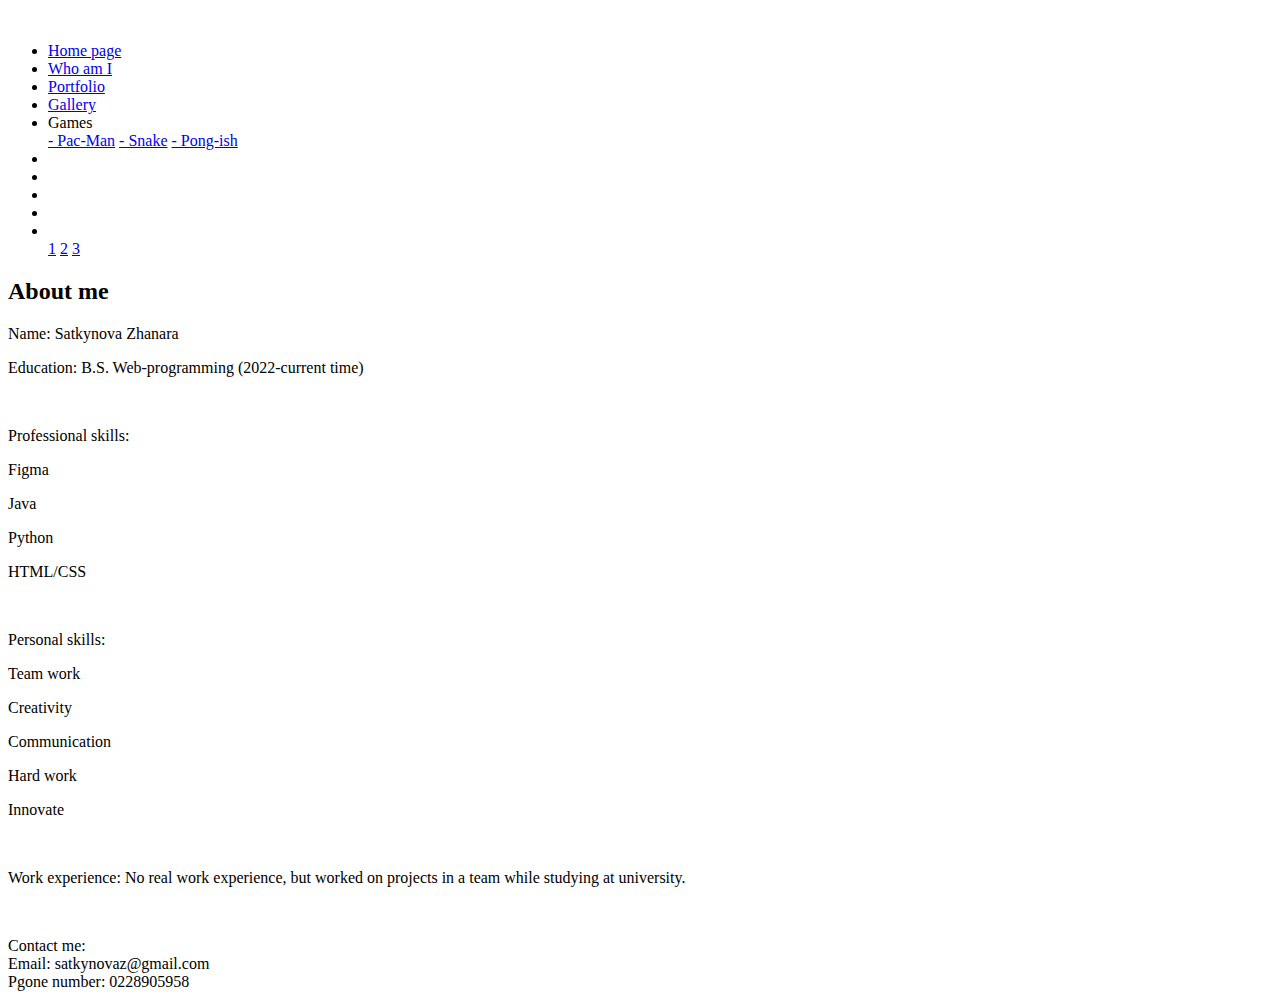
==== aboutme.html @ ab0d9967 "html" ====
<!DOCTYPE html>
<html lang="en">
<head>
    <meta charset="UTF-8">
    <meta http-equiv="X-UA-Compatible" content="IE=edge">
    <meta name="viewport" content="width=device-width, initial-scale=1.0">
    <link rel="stylesheet" href="./css/styles.css">
    <link rel="stylesheet" href="./css/about.css">
    <link rel="preconnect" href="https://fonts.googleapis.com">
    <style>
        @import url('https://fonts.googleapis.com/css2?family=Oxanium:wght@300;400&display=swap');
    </style>
    <style>
        @import url('https://fonts.googleapis.com/css2?family=Quantico&display=swap');
    </style>
</head>
<body>
    <div class="wrapper image">
        <div class="wrapper__">
            <header class="header menu" id="collapsibleMenu">
                <div class="header_menu_close_btn arrow-icon" id="toggleButton">
                    <img src="/layout/images/menuArrow.svg" alt="">
                </div>
                <nav>
                    <ul>
                        <li id="hide_menu"><a href="mainPage.html">Home page</a></li>
                        <li id="hide_menu"><a href="aboutme.html">Who am I</a></li>
                        <li id="hide_menu"><a href="portfolio.html">Portfolio</a></li>
                        <li id="hide_menu"><a href="gallery.html">Gallery</a></li>
                        <li id="hide_menu">
                            <div class="header__drop-game">
                                <div class="menu-item" id="games">
                                    <span>Games</span>
                                    <div class="submenu">
                                        <a href="game1.html" class="sub-1">- Pac-Man</a>
                                        <a href="game2.html" class="sub-2">- Snake</a>
                                        <a href="game3.html" class="sub-3">- Pong-ish</a>
                                    </div>
                               </div>
                            </div>
                        </li>
                        <li id="open_menu"><a href="mainPage.html">
                            <img id="icon-home" src="./images/home.svg" alt="">
                        </a></li>
                        <li id="open_menu"><a href="aboutme.html">
                            <img id="icon-me" src="./images/aboutme.svg" alt="">
                        </a></li>
                        <li id="open_menu"><a href="portfolio.html">
                            <img id="icon-portfolio" src="./images/portfolio.svg" alt="">
                        </a></li>
                        <li id="open_menu"><a href="gallery.html">
                            <img id="icon-gallery" src="./images/gallery.svg" alt="">
                        </a></li>
                        <li id="open_menu">
                            <div class="header__drop-game">
                                <div class="menu-item" id="games">
                                    <img id="icon-game" src="./images/gameNotf.svg" alt="">
                                    <div class="submenu">
                                        <a href="game1.html" class="sub-1">1</a>
                                        <a href="game2.html" class="sub-2">2</a>
                                        <a href="game3.html" class="sub-3">3</a>
                                    </div>
                               </div>
                            </div>
                        </li>
                    </ul>
                </nav>
            </header>
            <main class="main">
                <div class="introuduction">
                    <h2 class="intro__title">About me</h2>
                    <p class="text">Name: Satkynova Zhanara</p>
                    <p class="text">Education:  B.S. Web-programming (2022-current time) </p>
                    <br>
                    <div class="intro_profession">
                        <p class="text">Professional skills:</p>
                        <div class="progress__box">
                            <p>Figma</p>
                            <div class="progressbar">
                                <div></div>
                            </div>    
                        </div>
                        <div class="progress__box">
                            <p>Java</p>
                            <div class="progressbar">
                                <div class="p1"></div>
                            </div>    
                        </div>
                        <div class="progress__box">
                            <p>Python</p>
                            <div class="progressbar">
                                <div class="p2"></div>
                            </div>    
                        </div>
                        <div class="progress__box">
                            <p>HTML/CSS</p>
                            <div class="progressbar">
                                <div class="p3"></div>
                            </div>    
                        </div>
                    </div><br>
                    <div class="intro_profession">
                        <p class="text">Personal skills:</p>
                        <div class="progress__box">
                            <p>Team work</p>
                            <div class="dots">
                                <div class="dot"></div>
                                <div class="dot"></div>
                                <div class="dot"></div>
                                <div class="dot"></div>
                                <div class="dot"></div>
                            </div>    
                        </div>
                        <div class="progress__box">
                            <p>Creativity</p>
                            <div class="dots">
                                <div class="dot"></div>
                                <div class="dot"></div>
                                <div class="dot"></div>
                                <div class="dot"></div>
                                <div class="dot"></div>
                            </div>    
                        </div>
                        <div class="progress__box">
                            <p>Communication</p>
                            <div class="dots">
                                <div class="dot"></div>
                                <div class="dot"></div>
                                <div class="dot"></div>
                                <div class="dot1"></div>
                                <div class="dot1"></div>
                            </div>    
                        </div>
                        <div class="progress__box">
                            <p>Hard work</p>
                            <div class="dots">
                                <div class="dot"></div>
                                <div class="dot"></div>
                                <div class="dot"></div>
                                <div class="dot1"></div>
                                <div class="dot1"></div>
                            </div>    
                        </div>
                        <div class="progress__box">
                            <p>Innovate</p>
                            <div class="dots">
                                <div class="dot"></div>
                                <div class="dot"></div>
                                <div class="dot"></div>
                                <div class="dot"></div>
                                <div class="dot1"></div>
                            </div>    
                        </div>
                    </div>
                    <br>
                    <p class="text">Work experience: No real work experience, but worked on projects in a team while studying at university. </p>
                    <br>
                    <p class="text">Contact me: <br>Email: satkynovaz@gmail.com <br>Pgone number: 0228905958  </p>
                </div>
            </main>            
        </div>
    </div>
    <script src="https://code.jquery.com/jquery-3.7.0.min.js"></script>
    <script src="./js/slick.min.js"></script>
    <script src="./js/styles.js"></script>
</body>
</html>
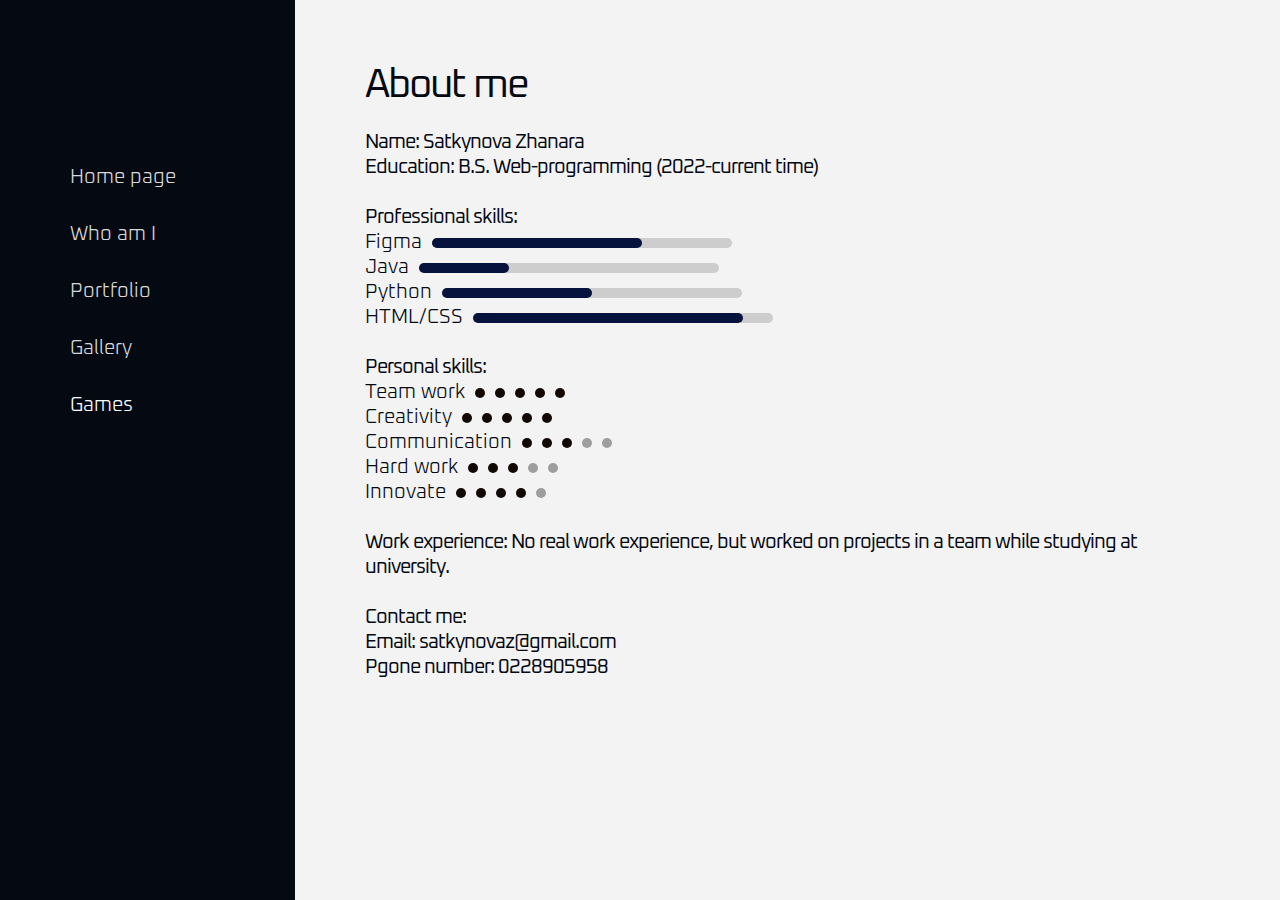
==== commit 78521f2d: "Update aboutme.html" ====
--- a/aboutme.html
+++ b/aboutme.html
@@ -23,7 +23,7 @@
                 </div>
                 <nav>
                     <ul>
-                        <li id="hide_menu"><a href="mainPage.html">Home page</a></li>
+                        <li id="hide_menu"><a href="index.html">Home page</a></li>
                         <li id="hide_menu"><a href="aboutme.html">Who am I</a></li>
                         <li id="hide_menu"><a href="portfolio.html">Portfolio</a></li>
                         <li id="hide_menu"><a href="gallery.html">Gallery</a></li>
@@ -164,4 +164,4 @@
     <script src="./js/slick.min.js"></script>
     <script src="./js/styles.js"></script>
 </body>
-</html>+</html>
--- a/css/styles.css
+++ b/css/styles.css
@@ -0,0 +1,372 @@
+/* Обнуление */
+* {
+    margin: 0;
+    padding: 0;
+}
+html, body, div, span, object, iframe,
+h1, h2, h3, h4, h5, h6, p, blockquote, pre,
+abbr, address, cite, code,
+del, dfn, em, img, ins, kbd, q, samp,
+small, strong, sub, sup, var,
+b, i,
+dl, dt, dd, ol, ul, li,
+fieldset, form, label, legend,
+table, caption, tbody, tfoot, thead, tr, th, td,
+article, aside, canvas, details, figcaption, figure,
+footer, header, hgroup, menu, nav, section, summary,
+time, mark, audio, video {
+    margin:0;
+    padding:0;
+    border:0;
+    outline:0;
+    font-size:100%;
+    vertical-align:baseline;
+    background:transparent;
+    font-weight: 300;
+    line-height: normal;
+}
+body {
+    line-height:1;
+}
+::-ms-clear{display: none;}
+article,aside,details,figcaption,figure,
+footer,header,hgroup,menu,nav,section {
+    display:block;
+}
+nav ul {
+    list-style:none;
+}
+blockquote, q {
+    quotes:none;
+}
+blockquote:before, blockquote:after,
+q:before, q:after {
+    content:'';
+    content:none;
+}
+a {
+    color: #D9D9D9;
+    margin:0;
+    padding:0;
+    font-size:100%;
+    vertical-align:baseline;
+    background:transparent;
+}
+del {
+    text-decoration: line-through;
+}
+abbr[title], dfn[title] {
+    border-bottom:1px dotted;
+    cursor:help;
+}
+table {
+    border-collapse:collapse;
+    border-spacing:0;
+}
+/* change border colour to suit your needs */
+hr {
+    display:block;
+    height:1px;
+    border:0;
+    border-top:1px solid #cccccc;
+    margin:1em 0;
+    padding:0;
+}
+ol li{list-style: none;}
+input, select {
+    vertical-align:middle;
+}
+* {box-sizing: border-box; text-decoration: none;}
+img{
+    width: 100%;
+    height: auto;
+}
+
+/* =main================================================================== */
+body{
+    background-color: #0D1321;
+    font-family: 'Oxanium', sans-serif;
+    font-size: 20px;
+    color: #D9D9D9;
+}
+.wrapper{
+    position: relative;
+    width: 100%;
+    height: 100%;
+    margin: 0 auto;
+}
+.wrapper__{
+    display: flex;
+    height: 100%;
+    width: 100%;
+    max-width: 1512px;
+    margin: 0 auto;
+    
+}
+.image{
+    min-height: 100vh;
+    background-size: cover;
+    background-repeat: no-repeat;
+}
+/* ==header============= */
+.header{
+    padding: 10px 0 0 70px;
+    width: 300px;
+    height: 100%;
+}
+.header_menu_close_btn{
+    width: 34px;
+    text-align: right;
+    right: 0;
+    margin-left: 80%;
+}
+.title a{
+    padding: 50px 0 0 0;
+    position: absolute;
+    font-family: 'Quantico', sans-serif;
+    font-size: 30px;
+    letter-spacing: -1.5px;
+}
+.title a:hover{
+    color: #51ff63;
+    transition-duration: 0.3s;
+}
+.header nav{
+    padding-top: 170px;
+}
+.header nav ul li:not(:last-child){
+    margin-bottom: 32px;
+}
+.header nav ul li a{
+    white-space: nowrap;
+}
+.header nav ul li a:hover{
+    transition-duration: 0.28s;
+    color: #704DFF;
+    text-decoration-line: underline;
+}
+.header__drop-game{
+    position: relative;
+    display: inline-block;
+}
+.header__drop-game button{
+    border: none;
+    color: #D9D9D9;
+    font-size: 20px;
+    font-weight: 300;
+    font-family: 'Oxanium', sans-serif;
+    background-color: transparent;
+}
+.header__drop-game button:hover{
+    transition-duration: 0.4s;
+    color: #704DFF;
+    cursor: pointer;
+}
+.dropdown-menu{
+    position: absolute;
+    display: none;
+    z-index: 1;
+}
+.header__drop-game:hover .dropdown-menu{
+    transition-duration: 0.4s;
+    display: block;
+}
+
+.submenu{
+    transform: translateY(-10px);
+    transition: opacity 0.3s, transform 0.3s;
+}
+.menu-item:hover{
+    cursor: pointer;
+    transition-duration: 0.8s;
+}
+.menu-item:hover span{
+    color: #704DFF;
+}
+.menu-item span{
+    padding: 0 30px 0 0;
+    background: url('/layout/images/game.svg') 100% 3px no-repeat;
+}
+.menu-item .submenu:hover{
+    animation: fadeInDown 0.7s ease-in-out forwards;
+}
+
+.submenu a{
+    display: block;
+    font-size: 0;
+    margin-bottom: 30px;
+}
+
+.menu-item:hover .sub-3{
+    animation: fadeInUp3 0.7s ease-in-out forwards;
+}
+.menu-item:hover .sub-2{
+    animation: fadeInUp2 0.6s ease-in-out forwards;
+}
+.menu-item:hover .sub-1{
+    animation: fadeInUp1 0.5s ease-in-out forwards;
+}
+.menu-item:hover .submenu {
+    display: block;
+    transition-duration: 0.4s;
+    animation: fadeInUp 0.7s ease-in-out forwards;
+}
+
+@keyframes fadeInDown {
+0% {
+    transform: translateY();
+}
+100% {
+    transform: translateY(0);
+}
+}
+
+@keyframes fadeInUp {
+0% {
+    transform: translateY(-10px);
+    }
+100% {
+    transform: translateY(10px);
+}
+}
+@keyframes fadeInUp3 {
+0% {
+    opacity: 0;
+    transform: translateY(-130px);
+    }
+50% {
+    opacity: 0.3;
+    }
+100% {
+    opacity: 1;
+    transform: translateY(10px);
+    font-size: 20px;
+}
+}
+@keyframes fadeInUp2 {
+0% {
+    opacity: 0;
+    transform: translateY(-80px);
+    }
+50% {
+    opacity: 0.3;
+    }
+100% {
+    opacity: 1;
+    transform: translateY(10px);
+    font-size: 20px;
+}
+}
+@keyframes fadeInUp1 {
+0% {
+    opacity: 0;
+    transform: translateY(-10px);
+    }
+100% {
+    opacity: 1;
+    transform: translateY(10px);
+    font-size: 20px;
+}
+}
+
+/* ====collapsed menu==== */
+.menu {
+    background-color: #333;
+    padding: 10px;
+    color: white;
+    transition: width 0.3s;
+    overflow: hidden;
+}
+
+.collapsed {
+    width: 150px;
+    overflow: hidden;
+    text-align: center;
+}
+
+.header_menu_close_btn {
+    cursor: pointer;
+    transition: transform 0.6s;
+    transform: rotate(0deg);
+    margin-top: 20px;
+}
+
+.collapsed .header_menu_close_btn {
+    transform: rotate(180deg);
+    margin: 20px auto;
+}
+
+.collapsed .header_menu_close_btn {
+    transform: rotate(180deg);
+    margin: 20px auto;
+}
+
+.collapsed #hide_menu{
+    animation: disappearing 0.3s ease-in forwards;
+}
+
+@keyframes disappearing {
+    0% {
+        display: block;
+        opacity: 1;
+    }
+    50% {
+        opacity: 0.05;
+    }
+    100% {
+        opacity: 0;
+        display: none;
+    }
+    }
+
+#open_menu{
+    display: none;
+    width: 0;
+}
+#icon-home:hover{
+    content: url('/layout/images/homeF.svg');
+}
+#icon-me:hover{
+    content: url('/layout/images/aboutMeF.svg');
+}
+#icon-portfolio:hover{
+    content: url('/layout/images/portfolioF.svg');
+}
+#icon-gallery:hover{
+    content: url('/layout/images/galleryF.svg');
+}
+#icon-game:hover{
+    content: url('/layout/images/game2.svg');
+}
+.collapsed #open_menu{
+    display: block;
+    animation: appearing 0.5s ease-in forwards;
+}
+
+@keyframes appearing {
+    0% {
+        opacity: 0;
+        display: none;
+        width: 0;
+    }
+    70%{
+        width: 24px;
+        opacity: 0;
+    }
+    100% {
+        width: 28px;
+        opacity: 1;
+        display: block;
+        margin-left: -20px;
+    }
+    }
+
+.black{
+    width: 150px;
+    position: absolute;
+    height: 100vh;
+    top: 0;left: 0;
+    object-fit: cover;
+    z-index: -1;
+    background-color: #0D1321;
+}--- a/css/about.css
+++ b/css/about.css
@@ -0,0 +1,72 @@
+body{
+    background-color: #F3F3F3;
+}
+
+.header{
+    background-color: #050912;
+    padding: 0;
+    height: 900px;
+}
+.header nav{
+    padding: 120px 70px;
+    margin: 0 auto;
+}
+
+/* ========main */
+.main{
+    color: #050912;
+    padding: 60px 70px;
+}
+.intro__title{
+    font-size: 40px;
+    font-weight: 400;
+    letter-spacing: -2px;
+    margin-bottom: 20px;
+}
+/* ===== */
+.progressbar {
+    background-color: rgb(205, 205, 205);
+    border-radius: 9px;
+    width: 300px;
+    height: 10px;
+}
+.progressbar div {
+    background-color: rgb(5, 19, 61);
+    width: 70%;
+    height: 10px;
+    border-radius: 9px;
+}
+.progress__box{
+    display: flex;
+    align-items: center;
+    gap: 10px;
+}
+.text{
+    font-size: 20px;
+    font-weight: 400;
+    letter-spacing: -1px;
+}
+.progressbar .p1{
+    width: 30%;
+}
+.progressbar .p2{
+    width: 50%;
+}
+.progressbar .p3{
+    width: 90%;
+}
+.dots{
+    display: flex;
+}
+.dot, .dot1{
+    width: 10px;height: 10px;
+    border-radius: 100%;
+    margin-right: 10px;
+}
+.dot{
+    background-color: #050912;
+    background-color: #120905;
+}
+.dot1{
+    background-color: #9e9e9e;
+}
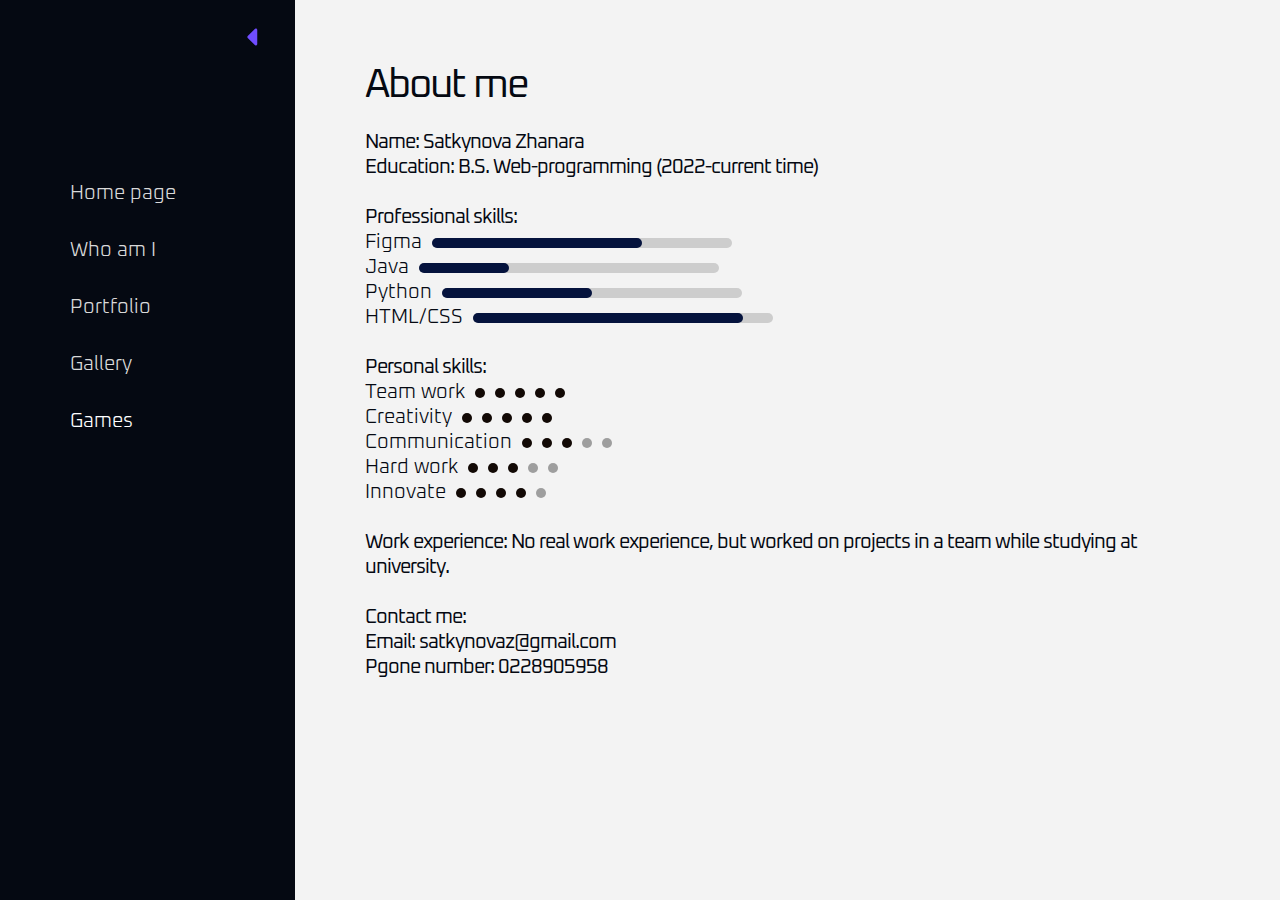
==== commit 7e4e59ec: "Update aboutme.html" ====
--- a/aboutme.html
+++ b/aboutme.html
@@ -19,7 +19,7 @@
         <div class="wrapper__">
             <header class="header menu" id="collapsibleMenu">
                 <div class="header_menu_close_btn arrow-icon" id="toggleButton">
-                    <img src="/layout/images/menuArrow.svg" alt="">
+                    <img src="./images/menuArrow.svg" alt="">
                 </div>
                 <nav>
                     <ul>
--- a/css/styles.css
+++ b/css/styles.css
@@ -185,7 +185,7 @@
 }
 .menu-item span{
     padding: 0 30px 0 0;
-    background: url('/layout/images/game.svg') 100% 3px no-repeat;
+    background: url('./images/game.svg') 100% 3px no-repeat;
 }
 .menu-item .submenu:hover{
     animation: fadeInDown 0.7s ease-in-out forwards;
@@ -369,4 +369,4 @@
     object-fit: cover;
     z-index: -1;
     background-color: #0D1321;
-}+}
